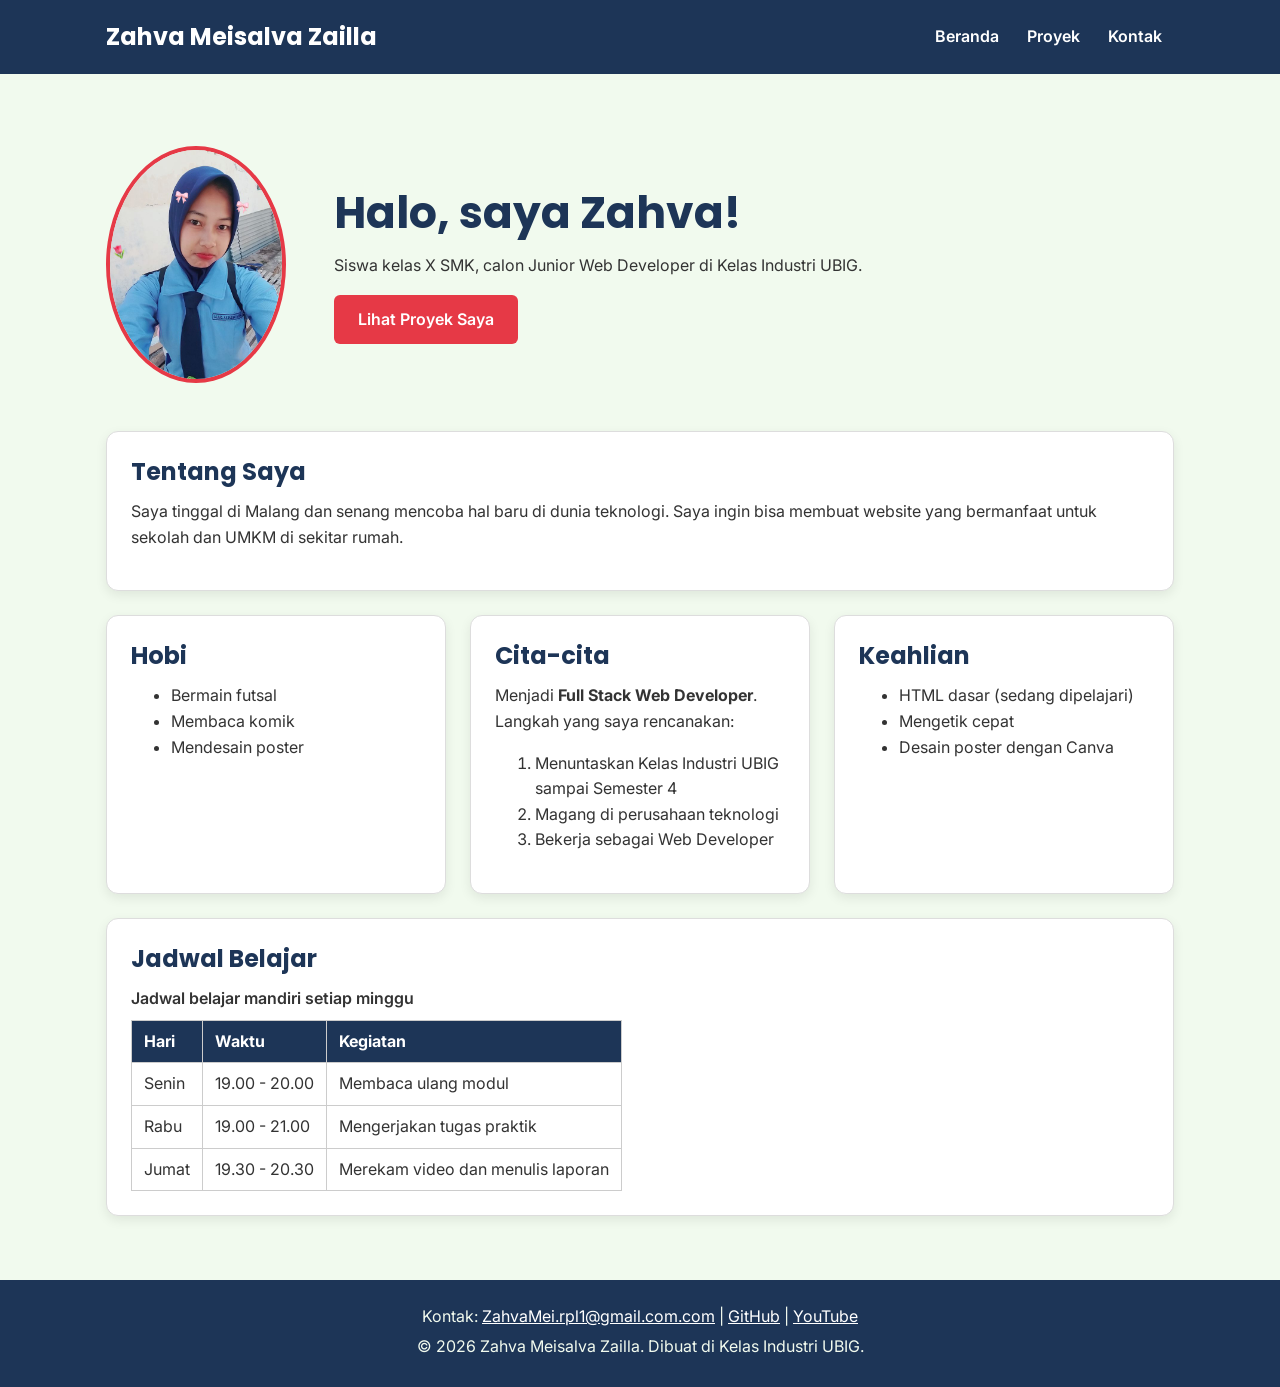
==== index.html @ 3d25781d "feat:mengubah sesuatu" ====
<!DOCTYPE html>
<html lang="id">
<head>
  <meta charset="UTF-8">
  <meta name="viewport" content="width=device-width, initial-scale=1.0">
  <title>Zahva Meisalva Zailla | Beranda</title>
  <link rel="preconnect" href="https://fonts.googleapis.com">
  <link rel="preconnect" href="https://fonts.gstatic.com" crossorigin>
  <link href="https://fonts.googleapis.com/css2?family=Inter:wght@400;600&family=Poppins:wght@600;700&display=swap" rel="stylesheet">
  <link rel="stylesheet" href="css/style.css">
</head>
<body>
  <header>
    <div class="container navbar">
      <h1>Zahva Meisalva Zailla</h1>
      <nav class="menu-laptop">
        <ul>
          <li><a href="index.html">Beranda</a></li>
          <li><a href="proyek.html">Proyek</a></li>
          <li><a href="kontak.html">Kontak</a></li>
        </ul>
      </nav>
      <!-- Tantangan: menu ponsel yang bisa dibuka-tutup -->
      <details class="menu-ponsel">
        <summary>Menu</summary>
        <nav>
          <ul>
            <li><a href="index.html">Beranda</a></li>
            <li><a href="proyek.html">Proyek</a></li>
            <li><a href="kontak.html">Kontak</a></li>
          </ul>
        </nav>
      </details>
    </div>
  </header>

  <main>
    <div class="container">
      <section class="hero">
        <img src="img/tugas KKA.jpeg" alt="Foto profil Zahva Meisalva Zailla" width="180">
        <div>
          <h2>Halo, saya Zahva!</h2>
          <p>Siswa kelas X SMK, calon Junior Web Developer di Kelas Industri UBIG.</p>
          <a href="proyek.html" class="tombol">Lihat Proyek Saya</a>
        </div>
      </section>

      <section class="kartu">
        <h2>Tentang Saya</h2>
        <p>Saya tinggal di Malang dan senang mencoba hal baru di dunia teknologi. Saya ingin bisa membuat website yang bermanfaat untuk sekolah dan UMKM di sekitar rumah.</p>
      </section>

      <div class="daftar-kartu">
        <section class="kartu">
          <h2>Hobi</h2>
          <ul>
            <li>Bermain futsal</li>
            <li>Membaca komik</li>
            <li>Mendesain poster</li>
          </ul>
        </section>

        <section class="kartu">
          <h2>Cita-cita</h2>
          <p>Menjadi <strong>Full Stack Web Developer</strong>. Langkah yang saya rencanakan:</p>
          <ol>
            <li>Menuntaskan Kelas Industri UBIG sampai Semester 4</li>
            <li>Magang di perusahaan teknologi</li>
            <li>Bekerja sebagai Web Developer</li>
          </ol>
        </section>

        <section class="kartu">
          <h2>Keahlian</h2>
          <ul>
            <li>HTML dasar (sedang dipelajari)</li>
            <li>Mengetik cepat</li>
            <li>Desain poster dengan Canva</li>
          </ul>
        </section>
      </div>

      <section class="kartu">
        <h2>Jadwal Belajar</h2>
        <table>
          <caption>Jadwal belajar mandiri setiap minggu</caption>
          <thead>
            <tr>
              <th>Hari</th>
              <th>Waktu</th>
              <th>Kegiatan</th>
            </tr>
          </thead>
          <tbody>
            <tr>
              <td>Senin</td>
              <td>19.00 - 20.00</td>
              <td>Membaca ulang modul</td>
            </tr>
            <tr>
              <td>Rabu</td>
              <td>19.00 - 21.00</td>
              <td>Mengerjakan tugas praktik</td>
            </tr>
            <tr>
              <td>Jumat</td>
              <td>19.30 - 20.30</td>
              <td>Merekam video dan menulis laporan</td>
            </tr>
          </tbody>
        </table>
      </section>
    </div>
  </main>

  <footer>
    <p>Kontak: <a href="mailto:ZahvaMei.rpl1@gmail.com">ZahvaMei.rpl1@gmail.com.com</a> |
      <a href="https://github.com/" target="_blank">GitHub</a> |
      <a href="https://www.youtube.com/" target="_blank">YouTube</a></p>
    <p>&copy; 2026 Zahva Meisalva Zailla. Dibuat di Kelas Industri UBIG.</p>
  </footer>
</body>
</html>
---- css/style.css ----
/* Gaya portofolio Zahva Meisalva Zailla
   Palet: #1D3557 (utama), #E63946 (aksen), #F1FAEE (latar)
   Huruf: Poppins (judul), Inter (isi)
   Tata letak: mobile first, titik ubah 768px (tablet) dan 1024px (laptop) */

/* 1. Reset */
* {
  box-sizing: border-box;
  margin: 0;
}

img {
  max-width: 100%;
  height: auto;
}

/* 2. Dasar halaman: warna dan huruf */
body {
  font-family: "Inter", Arial, sans-serif;
  font-size: 1rem;
  line-height: 1.6;
  color: #333333;
  background-color: #F1FAEE;
}

h1, h2, h3 {
  font-family: "Poppins", Arial, sans-serif;
  color: #1D3557;
  line-height: 1.3;
}

h2 {
  margin-bottom: 0.75rem;
}

p, ul, ol {
  margin-bottom: 1rem;
}

a {
  color: #E63946;
}

/* 3. Wadah, header, dan menu */
.container {
  max-width: 1100px;
  margin: 0 auto;
  padding: 0 1rem;
}

header {
  background-color: #1D3557;
  color: #FFFFFF;
  padding: 1rem 0;
}

header h1 {
  color: #FFFFFF;
  font-size: 1.5rem;
}

.navbar {
  display: flex;
  flex-wrap: wrap;
  justify-content: space-between;
  align-items: center;
  gap: 0.5rem;
}

nav ul {
  display: flex;
  gap: 0.25rem;
  padding: 0;
  margin: 0;
  list-style: none;
}

nav a {
  display: inline-block;
  padding: 0.5rem 0.75rem;
  border-radius: 6px;
  color: #FFFFFF;
  font-weight: 600;
  text-decoration: none;
}

/* Tantangan: menu ponsel buka-tutup dengan details */
.menu-laptop {
  display: none;
}

.menu-ponsel summary {
  padding: 0.5rem 0.75rem;
  border: 1px solid #FFFFFF;
  border-radius: 6px;
  font-weight: 600;
  cursor: pointer;
}

.menu-ponsel ul {
  flex-direction: column;
  margin-top: 0.5rem;
}

/* 4. Isi utama, hero, dan kartu */
main {
  padding: 1.5rem 0;
}

.hero {
  display: flex;
  flex-direction: column;
  align-items: center;
  gap: 1.5rem;
  padding: 1rem 0 2rem;
  text-align: center;
}

.hero img {
  border: 4px solid #E63946;
  border-radius: 50%;
}

.hero h2 {
  font-size: 2rem;
}

.tombol {
  display: inline-block;
  padding: 0.75rem 1.5rem;
  border-radius: 6px;
  background-color: #E63946;
  color: #FFFFFF;
  font-weight: 600;
  text-decoration: none;
}

.kartu {
  background-color: #FFFFFF;
  padding: 1rem;
  margin-bottom: 1.5rem;
  border: 1px solid #DDDDDD;
  border-radius: 12px;
  box-shadow: 0 4px 12px rgba(0, 0, 0, 0.08);
}

.daftar-kartu {
  display: flex;
  flex-wrap: wrap;
  gap: 1.5rem;
  margin-bottom: 1.5rem;
}

.daftar-kartu .kartu {
  flex: 1 1 280px;
  margin-bottom: 0;
}

article img {
  border-radius: 8px;
  border: 1px solid #DDDDDD;
}

/* 5. Tabel */
table {
  border-collapse: collapse;
}

caption {
  font-weight: 600;
  text-align: left;
  margin-bottom: 0.5rem;
}

th, td {
  border: 1px solid #CCCCCC;
  padding: 0.5rem 0.75rem;
  text-align: left;
}

th {
  background-color: #1D3557;
  color: #FFFFFF;
}

/* 6. Form */
label {
  font-weight: 600;
}

input, select, textarea {
  width: 100%;
  max-width: 22rem;
  padding: 0.6rem;
  margin-top: 0.25rem;
  border: 1px solid #CCCCCC;
  border-radius: 6px;
  font-family: inherit;
  font-size: 1rem;
}

button {
  padding: 0.75rem 1.5rem;
  border: none;
  border-radius: 6px;
  background-color: #E63946;
  color: #FFFFFF;
  font-family: inherit;
  font-size: 1rem;
  font-weight: 600;
  cursor: pointer;
}

/* 7. Footer */
footer {
  background-color: #1D3557;
  color: #F1FAEE;
  text-align: center;
  padding: 1.5rem;
}

footer p {
  margin-bottom: 0.25rem;
}

footer a {
  color: #FFFFFF;
}

/* 8. Tablet: lebar layar 768px ke atas */
@media (min-width: 768px) {
  .menu-laptop {
    display: block;
  }

  .menu-ponsel {
    display: none;
  }

  .hero {
    flex-direction: row;
    padding: 2rem 0 3rem;
    text-align: left;
  }

  .kartu {
    padding: 1.5rem;
  }
}

/* 9. Laptop: lebar layar 1024px ke atas */
@media (min-width: 1024px) {
  main {
    padding: 2.5rem 0;
  }

  .hero {
    gap: 3rem;
  }

  .hero h2 {
    font-size: 2.75rem;
  }
}
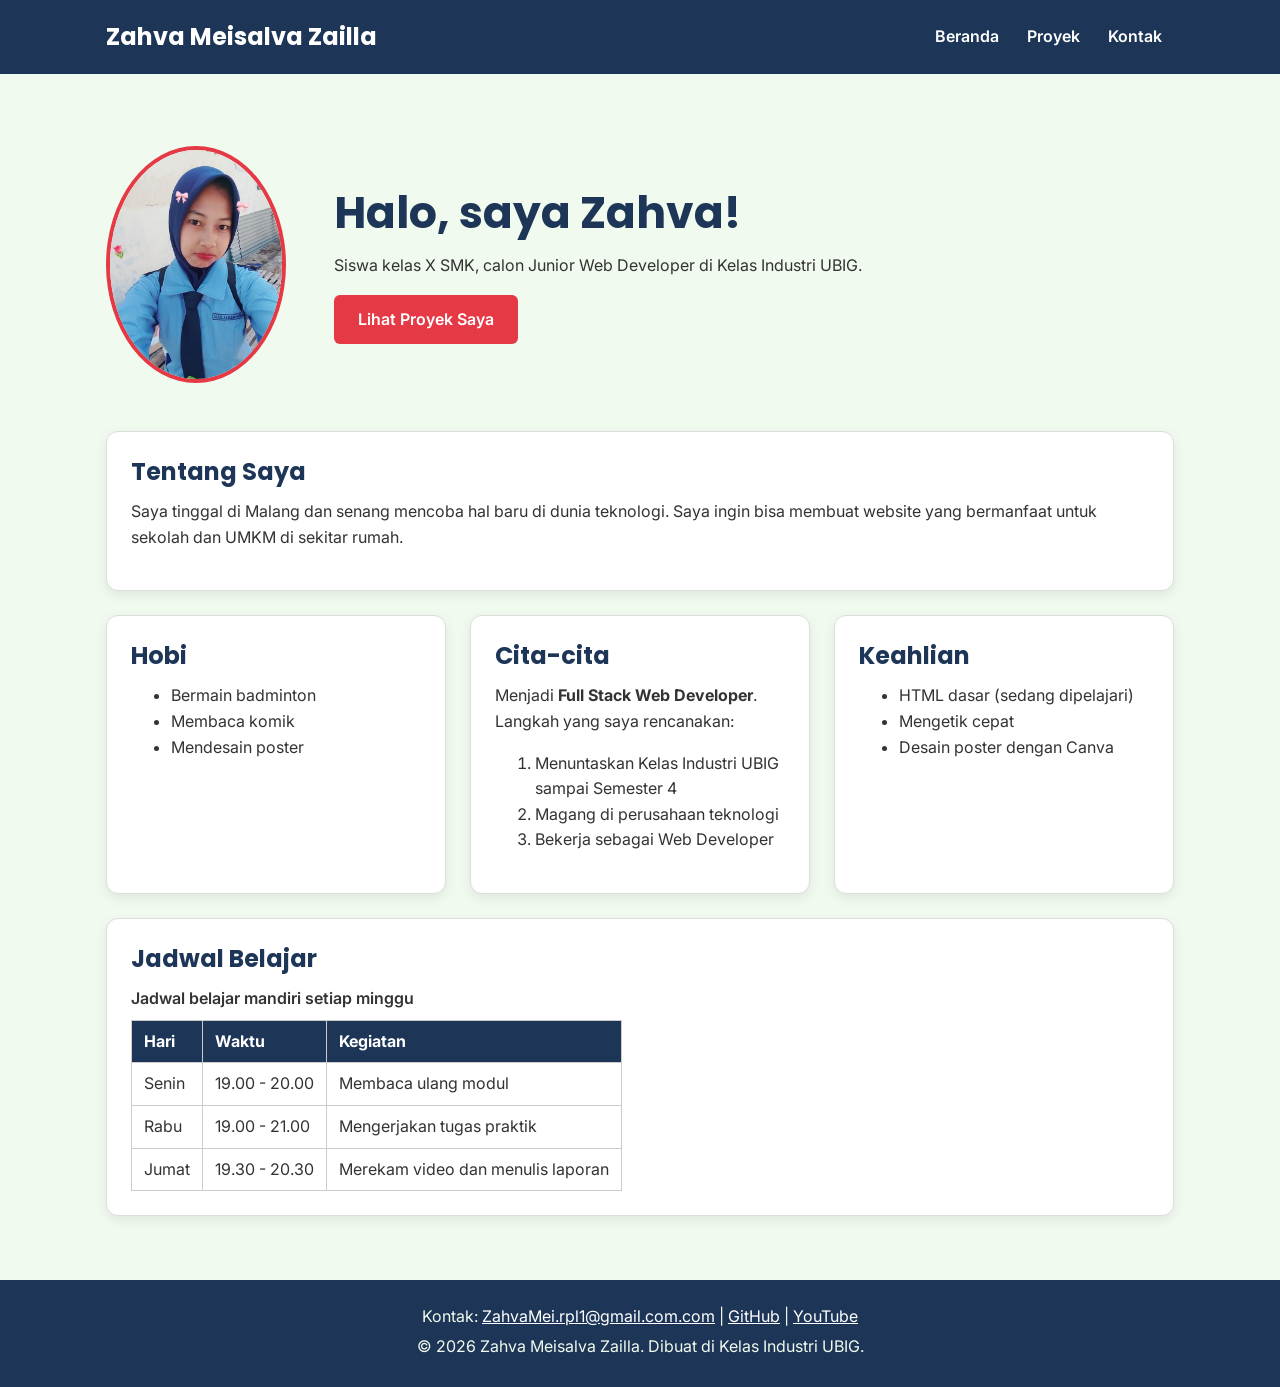
==== commit 66826b07: "feat:mengubah sesuatu" ====
--- a/index.html
+++ b/index.html
@@ -54,7 +54,7 @@
         <section class="kartu">
           <h2>Hobi</h2>
           <ul>
-            <li>Bermain futsal</li>
+            <li>Bermain badminton</li>
             <li>Membaca komik</li>
             <li>Mendesain poster</li>
           </ul>
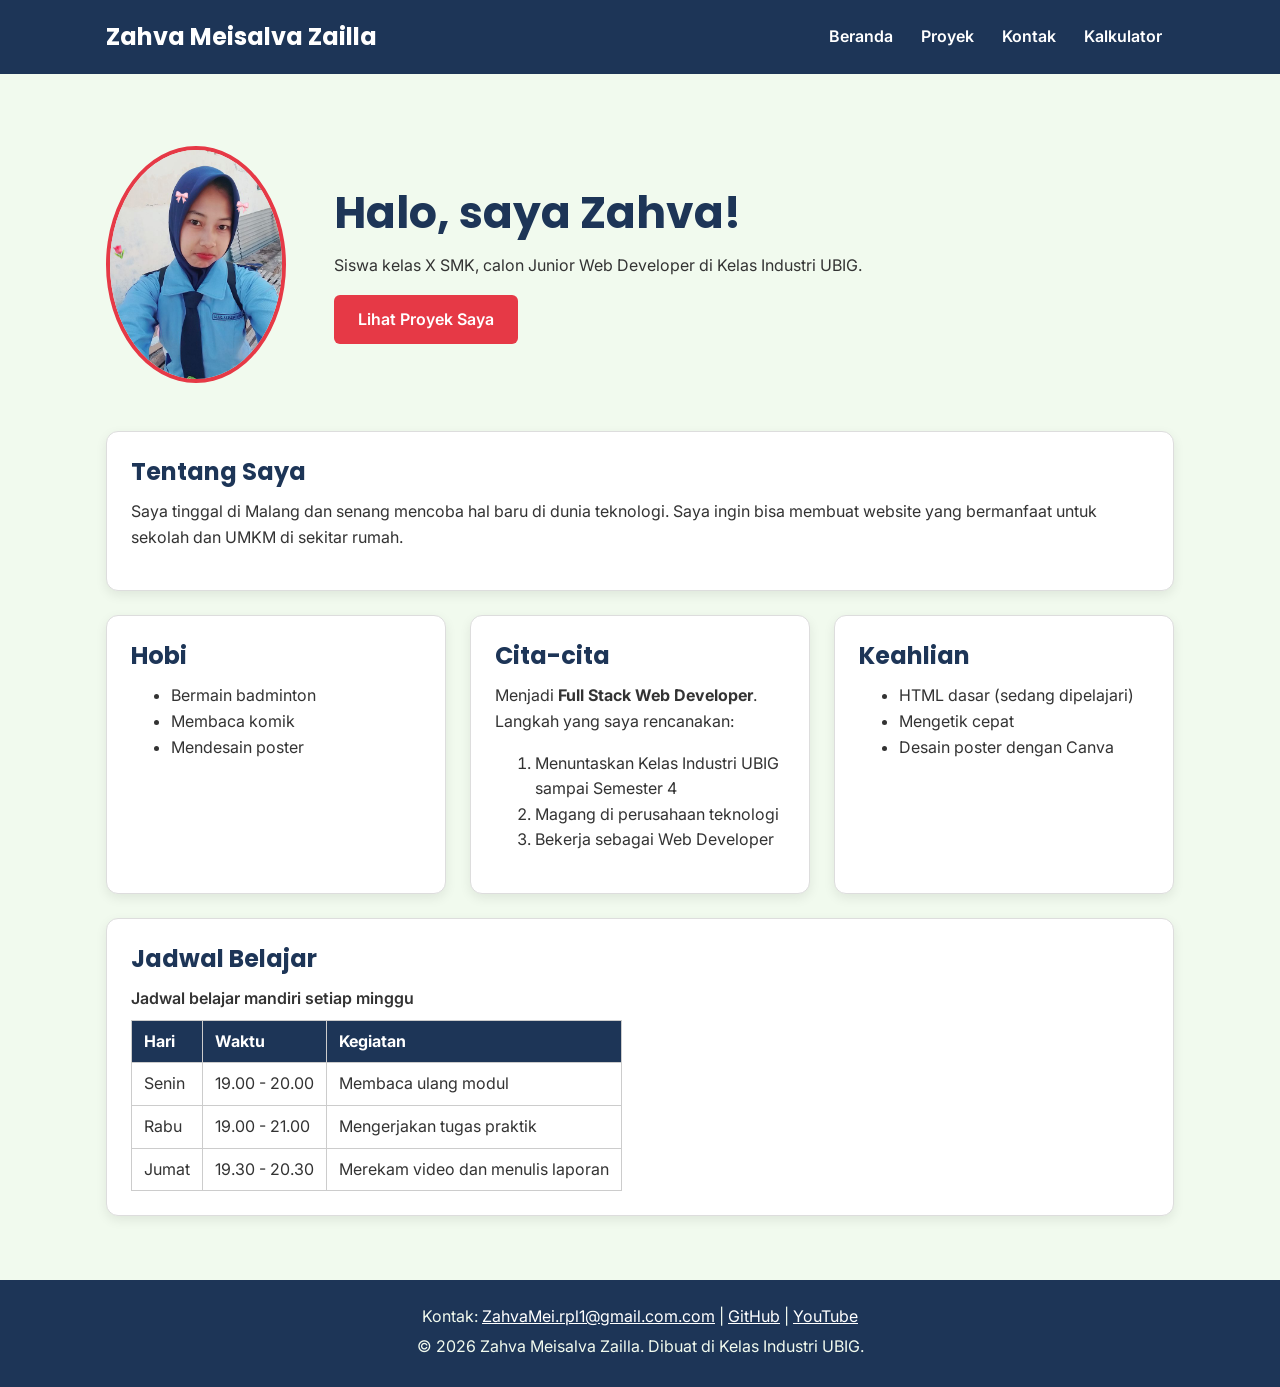
==== commit 8846e3a0: "feat: menambah dan mengganti sesuai dengan modul" ====
--- a/index.html
+++ b/index.html
@@ -18,6 +18,7 @@
           <li><a href="index.html">Beranda</a></li>
           <li><a href="proyek.html">Proyek</a></li>
           <li><a href="kontak.html">Kontak</a></li>
+          <li><a href="kalkulator.html">Kalkulator</a></li>
         </ul>
       </nav>
       <!-- Tantangan: menu ponsel yang bisa dibuka-tutup -->
@@ -28,6 +29,7 @@
             <li><a href="index.html">Beranda</a></li>
             <li><a href="proyek.html">Proyek</a></li>
             <li><a href="kontak.html">Kontak</a></li>
+            <li><a href="kalkulator.html">Kalkulator</a></li>
           </ul>
         </nav>
       </details>
@@ -113,11 +115,14 @@
     </div>
   </main>
 
+  <script src="latihan.js" defer></script>
+
   <footer>
     <p>Kontak: <a href="mailto:ZahvaMei.rpl1@gmail.com">ZahvaMei.rpl1@gmail.com.com</a> |
       <a href="https://github.com/" target="_blank">GitHub</a> |
       <a href="https://www.youtube.com/" target="_blank">YouTube</a></p>
     <p>&copy; 2026 Zahva Meisalva Zailla. Dibuat di Kelas Industri UBIG.</p>
   </footer>
+  <script src="kalkulator.js"></script>
 </body>
 </html>
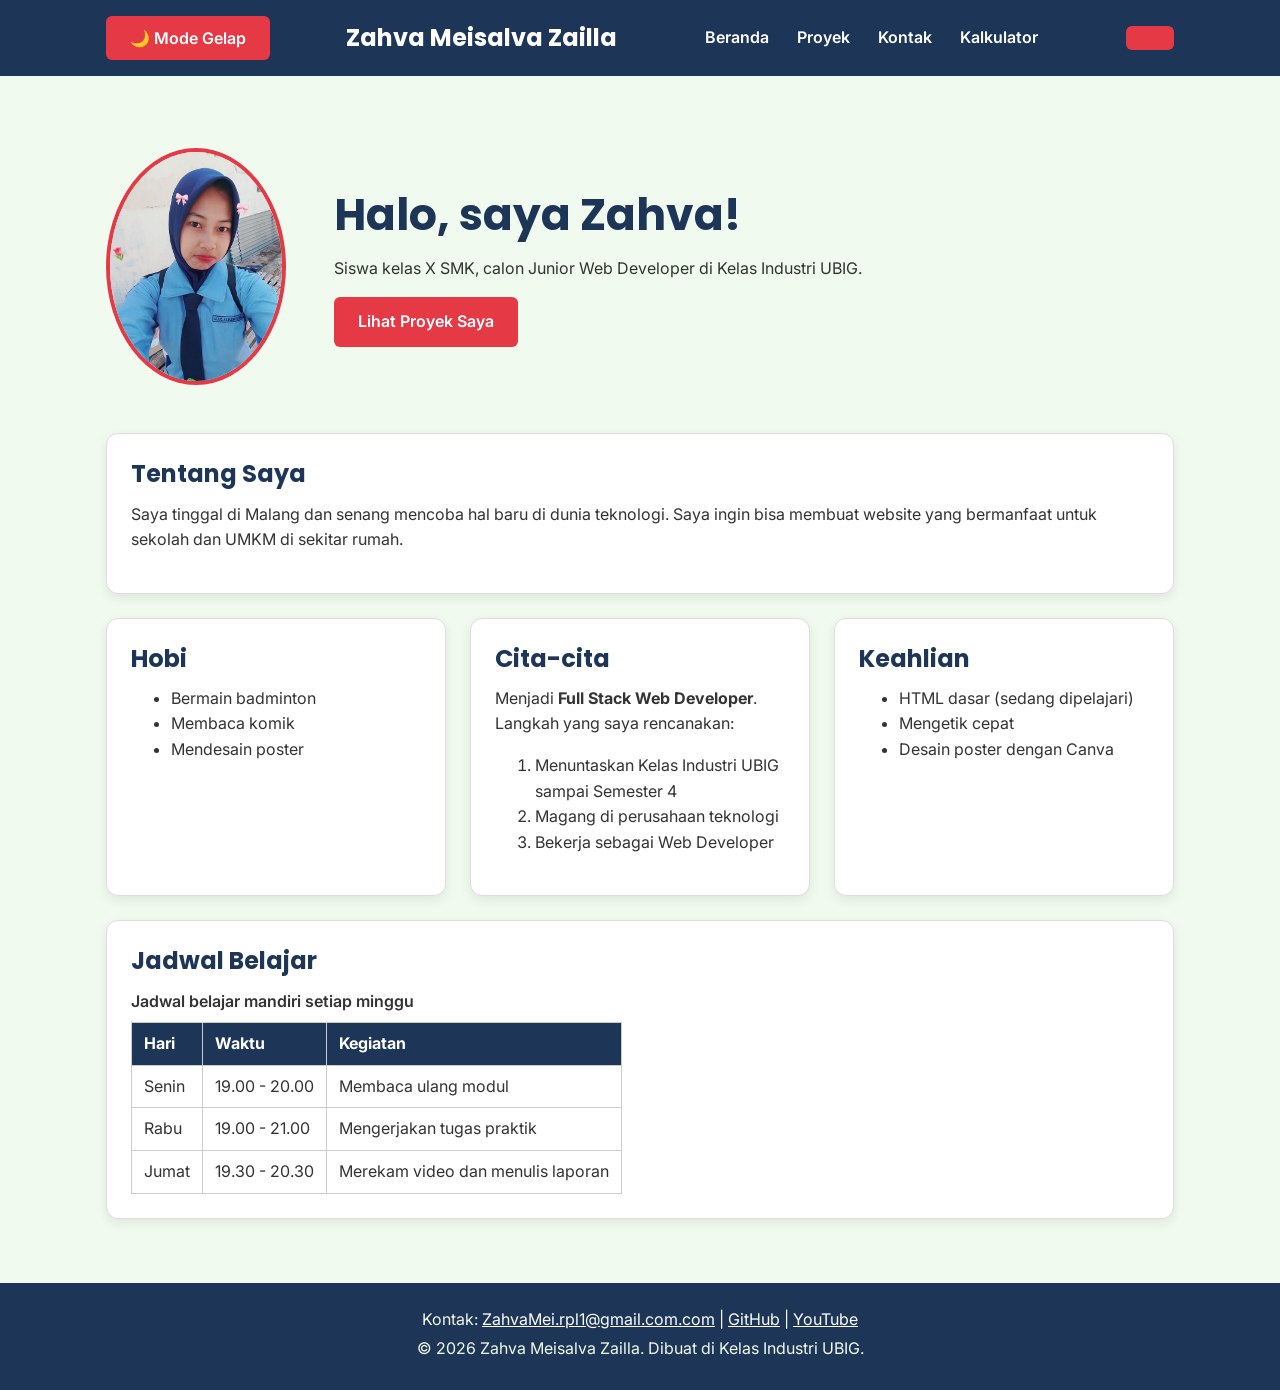
==== commit 7949caa7: "feat: menambahkan daan mengganti sesuai dengan modul" ====
--- a/index.html
+++ b/index.html
@@ -1,5 +1,6 @@
 <!DOCTYPE html>
 <html lang="id">
+
 <head>
   <meta charset="UTF-8">
   <meta name="viewport" content="width=device-width, initial-scale=1.0">
@@ -8,10 +9,16 @@
   <link rel="preconnect" href="https://fonts.gstatic.com" crossorigin>
   <link href="https://fonts.googleapis.com/css2?family=Inter:wght@400;600&family=Poppins:wght@600;700&display=swap" rel="stylesheet">
   <link rel="stylesheet" href="css/style.css">
+  <script src="js/main.js" defer></script>
+  <script src="js/tema.js" defer></script>
+  <style>
+  </style>
 </head>
+
 <body>
   <header>
     <div class="container navbar">
+      <button id="tombolTema" type="button" aria-pressed="false">🌙 Mode Gelap</button>
       <h1>Zahva Meisalva Zailla</h1>
       <nav class="menu-laptop">
         <ul>
@@ -33,6 +40,8 @@
           </ul>
         </nav>
       </details>
+      <button id="btnTema" class="tombol-tema">
+      </button>
     </div>
   </header>
 
@@ -49,7 +58,8 @@
 
       <section class="kartu">
         <h2>Tentang Saya</h2>
-        <p>Saya tinggal di Malang dan senang mencoba hal baru di dunia teknologi. Saya ingin bisa membuat website yang bermanfaat untuk sekolah dan UMKM di sekitar rumah.</p>
+        <p>Saya tinggal di Malang dan senang mencoba hal baru di dunia teknologi. Saya ingin bisa membuat website yang
+          bermanfaat untuk sekolah dan UMKM di sekitar rumah.</p>
       </section>
 
       <div class="daftar-kartu">
@@ -115,14 +125,17 @@
     </div>
   </main>
 
-  <script src="latihan.js" defer></script>
+  <script src="js/latihan.js" defer></script>
+    <script>
+  </script>
 
   <footer>
     <p>Kontak: <a href="mailto:ZahvaMei.rpl1@gmail.com">ZahvaMei.rpl1@gmail.com.com</a> |
       <a href="https://github.com/" target="_blank">GitHub</a> |
-      <a href="https://www.youtube.com/" target="_blank">YouTube</a></p>
+      <a href="https://www.youtube.com/" target="_blank">YouTube</a>
+    </p>
     <p>&copy; 2026 Zahva Meisalva Zailla. Dibuat di Kelas Industri UBIG.</p>
   </footer>
-  <script src="kalkulator.js"></script>
 </body>
-</html>
+
+</html>
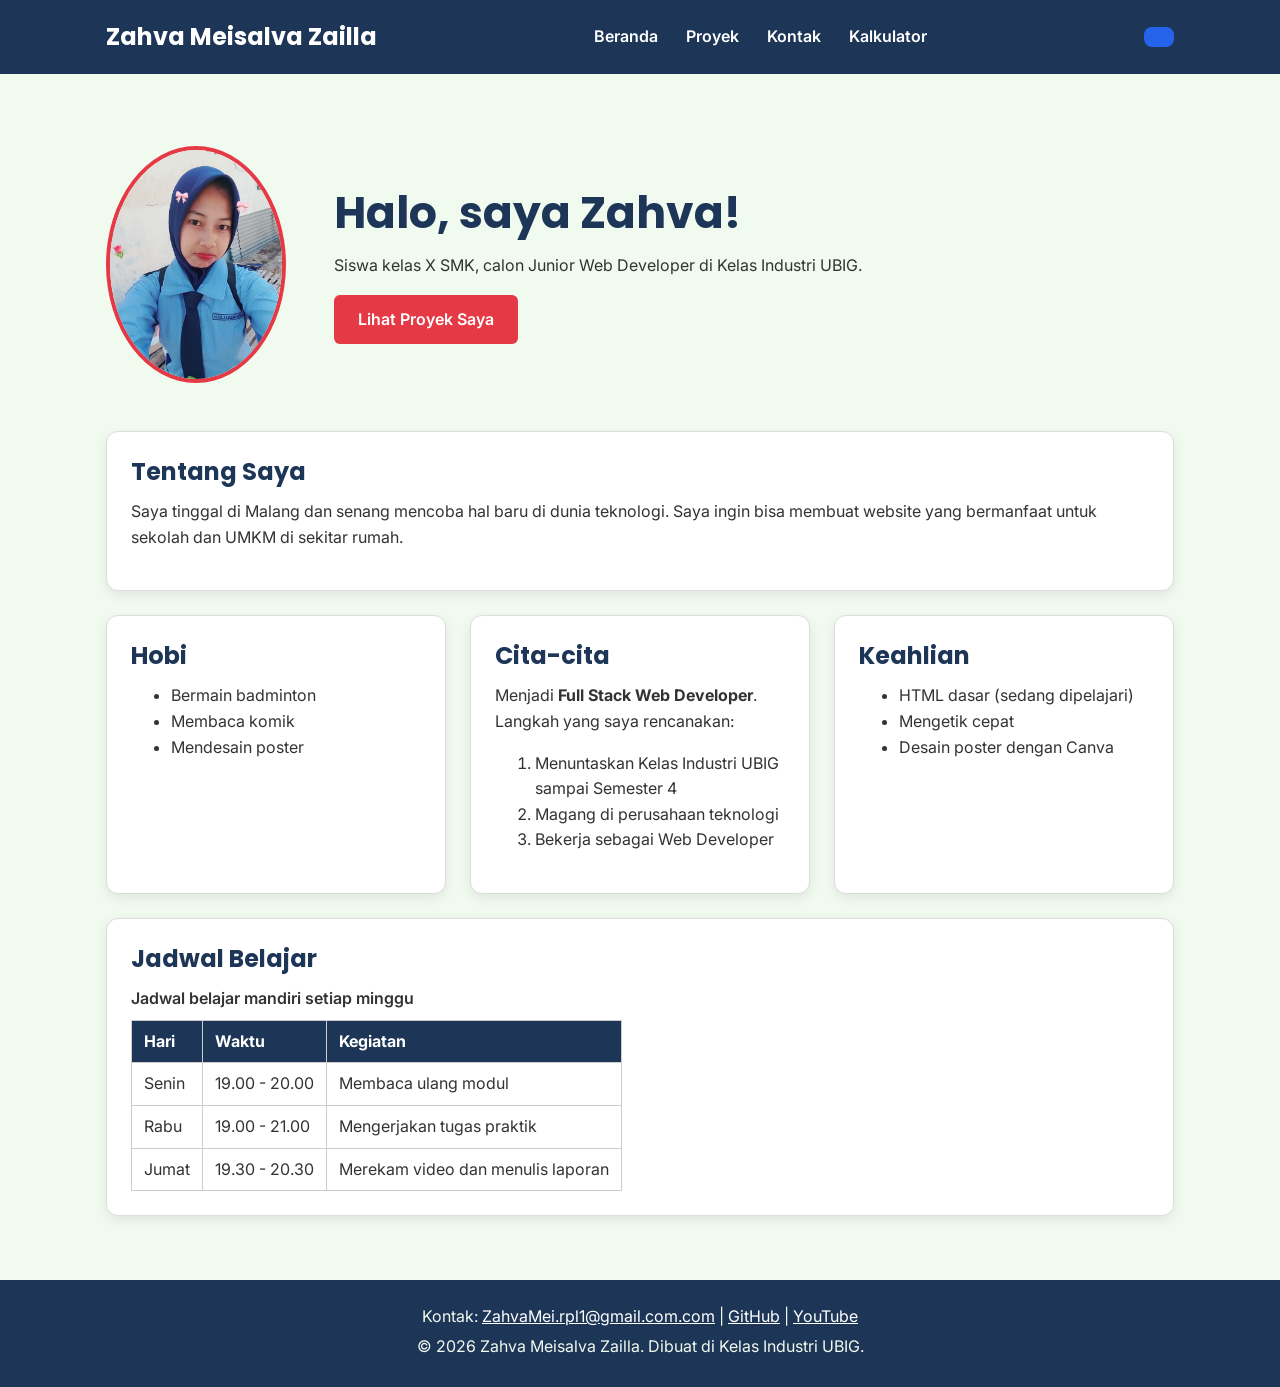
==== commit 22c57cbf: "feat: tambah keahlian dinamis,mode gelap dan filter proyek" ====
--- a/index.html
+++ b/index.html
@@ -7,8 +7,47 @@
   <title>Zahva Meisalva Zailla | Beranda</title>
   <link rel="preconnect" href="https://fonts.googleapis.com">
   <link rel="preconnect" href="https://fonts.gstatic.com" crossorigin>
-  <link href="https://fonts.googleapis.com/css2?family=Inter:wght@400;600&family=Poppins:wght@600;700&display=swap" rel="stylesheet">
+  <link href="https://fonts.googleapis.com/css2?family=Inter:wght@400;600&family=Poppins:wght@600;700&display=swap"
+    rel="stylesheet">
   <link rel="stylesheet" href="css/style.css">
+  <style>
+    /* Tombol Mode */
+    .tombol-tema {
+      padding: 10px 15px;
+      border: none;
+      border-radius: 8px;
+      cursor: pointer;
+      background-color: #2563eb;
+      color: white;
+      font-weight: bold;
+    }
+
+    /* Mode Gelap */
+    body.dark-mode {
+      background-color: #0f172a;
+      color: #f8fafc;
+    }
+
+    body.dark-mode header,
+    body.dark-mode footer {
+      background-color: #1e293b;
+      color: white;
+    }
+
+    body.dark-mode .kartu {
+      background-color: #1e293b;
+      color: white;
+    }
+
+    body.dark-mode a {
+      color: #93c5fd;
+    }
+
+    body.dark-mode .tombol-tema {
+      background-color: #facc15;
+      color: #1e293b;
+    }
+  </style>
   <script src="js/main.js" defer></script>
   <script src="js/tema.js" defer></script>
   <style>
@@ -18,7 +57,6 @@
 <body>
   <header>
     <div class="container navbar">
-      <button id="tombolTema" type="button" aria-pressed="false">🌙 Mode Gelap</button>
       <h1>Zahva Meisalva Zailla</h1>
       <nav class="menu-laptop">
         <ul>
@@ -37,6 +75,7 @@
             <li><a href="proyek.html">Proyek</a></li>
             <li><a href="kontak.html">Kontak</a></li>
             <li><a href="kalkulator.html">Kalkulator</a></li>
+            <li><button id="theme-toggle" class="btn-mode">Mode Gelap</button></li>
           </ul>
         </nav>
       </details>
@@ -127,6 +166,22 @@
 
   <script src="js/latihan.js" defer></script>
     <script>
+    const btnTema = document.getElementById("btnTema");
+    const body = document.body;
+
+    btnTema.addEventListener("click", function() {
+
+      body.classList.toggle("dark-mode");
+
+      if (body.classList.contains("dark-mode")) {
+        btnTema.textContent = "☀️ Mode Terang";
+      } else {
+        btnTema.textContent = "🌙 Mode Gelap";
+      }
+
+    });
+  </script>
+  <script>
   </script>
 
   <footer>
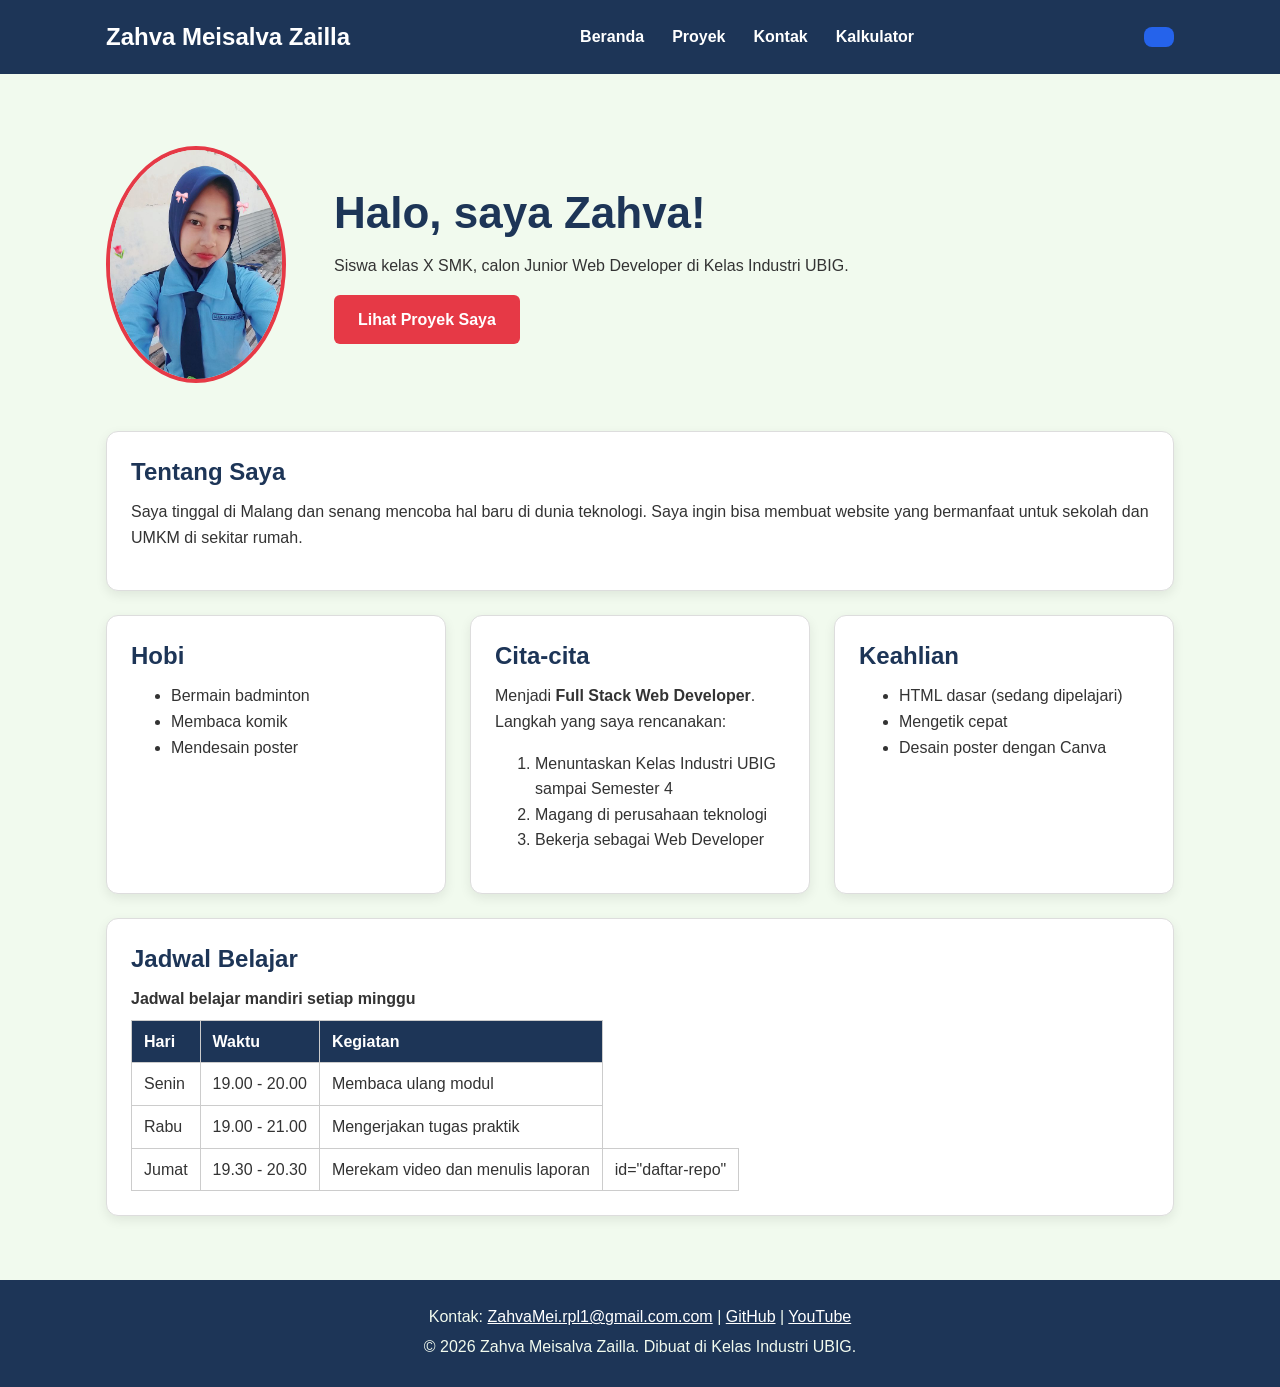
==== commit 3d97b2c4: "fix: sediakan ruang daftar proyek agar tidak bergeser" ====
--- a/index.html
+++ b/index.html
@@ -157,6 +157,7 @@
               <td>Jumat</td>
               <td>19.30 - 20.30</td>
               <td>Merekam video dan menulis laporan</td>
+              <td>id="daftar-repo"</td>
             </tr>
           </tbody>
         </table>
--- a/css/style.css
+++ b/css/style.css
@@ -16,15 +16,17 @@
 
 /* 2. Dasar halaman: warna dan huruf */
 body {
-  font-family: "Inter", Arial, sans-serif;
+  font-family: Arial, Helvetica, sans-serif;
   font-size: 1rem;
   line-height: 1.6;
   color: #333333;
   background-color: #F1FAEE;
 }
 
-h1, h2, h3 {
-  font-family: "Poppins", Arial, sans-serif;
+h1,
+h2,
+h3 {
+  font-family: Arial, Helvetica, sans-serif;
   color: #1D3557;
   line-height: 1.3;
 }
@@ -33,7 +35,9 @@
   margin-bottom: 0.75rem;
 }
 
-p, ul, ol {
+p,
+ul,
+ol {
   margin-bottom: 1rem;
 }
 
@@ -172,7 +176,8 @@
   margin-bottom: 0.5rem;
 }
 
-th, td {
+th,
+td {
   border: 1px solid #CCCCCC;
   padding: 0.5rem 0.75rem;
   text-align: left;
@@ -188,7 +193,9 @@
   font-weight: 600;
 }
 
-input, select, textarea {
+input,
+select,
+textarea {
   width: 100%;
   max-width: 22rem;
   padding: 0.6rem;
@@ -209,6 +216,15 @@
   font-size: 1rem;
   font-weight: 600;
   cursor: pointer;
+}
+
+.tombol-kecil {
+  padding: 8px 16px;
+  font-size: 0.9rem;
+}
+
+.tersembunyi {
+  display: none;
 }
 
 /* 7. Footer */
@@ -262,3 +278,23 @@
     font-size: 2.75rem;
   }
 }
+
+.tombol-kecil {
+  padding: 8px 16px;
+  font-size: 0.9rem;
+}
+
+.tersembunyi {
+  display: none;
+}
+
+#daftar-proyek .kartu img {
+  display: block;
+  width: 100%;
+  height: auto;
+  aspect-ratio: 4 / 3;
+  object-fit: contain;
+}
+#daftar-proyek {
+  min-height: 30rem;
+}
